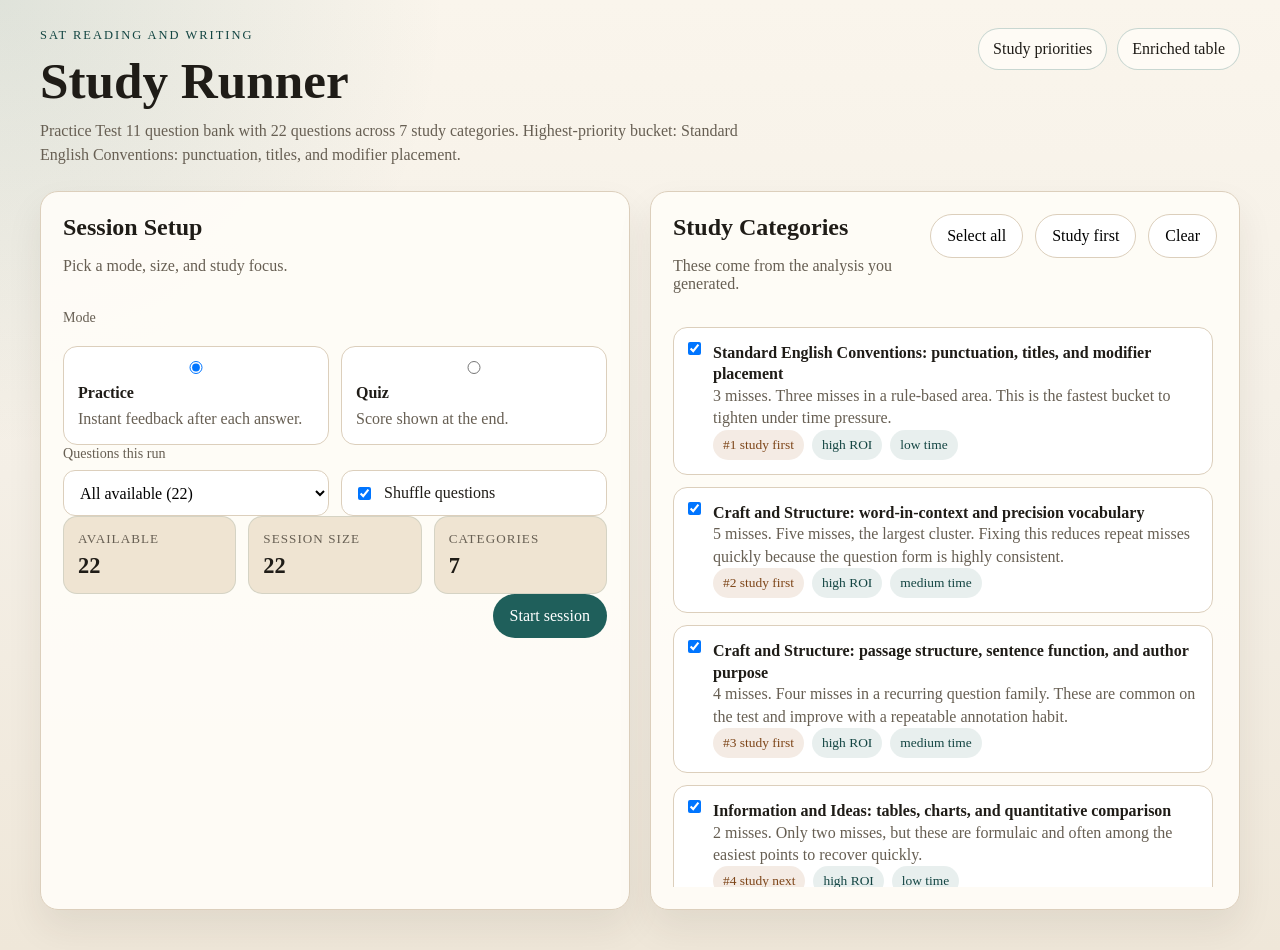
==== index.html @ 49226a4c "Add SAT study runner app" ====
<!DOCTYPE html>
<html lang="en">
<head>
  <meta charset="UTF-8">
  <meta name="viewport" content="width=device-width, initial-scale=1.0">
  <title>SAT Study Runner</title>
  <link rel="stylesheet" href="./styles.css">
</head>
<body>
  <div class="page-shell">
    <header class="hero">
      <div>
        <p class="eyebrow">SAT Reading and Writing</p>
        <h1>Study Runner</h1>
        <p id="bank-summary" class="hero-copy">Loading question bank...</p>
      </div>
      <div class="hero-links">
        <a class="link-chip" href="./sat-study-priorities.md">Study priorities</a>
        <a class="link-chip" href="./sat-results.html">Enriched table</a>
      </div>
    </header>

    <main class="main-shell">
      <section id="loading-view" class="panel">
        <h2>Loading</h2>
        <p>Reading the local question bank.</p>
      </section>

      <section id="error-view" class="panel hidden" aria-live="polite">
        <h2>Could not load the question bank</h2>
        <p id="error-message"></p>
        <p class="muted">This app is meant to run from GitHub Pages or another local web server, not directly from a `file://` URL.</p>
      </section>

      <section id="setup-view" class="hidden" aria-live="polite">
        <div class="setup-grid">
          <section class="panel">
            <div class="panel-head">
              <div>
                <h2>Session Setup</h2>
                <p class="muted">Pick a mode, size, and study focus.</p>
              </div>
            </div>

            <div class="form-group">
              <span class="group-label">Mode</span>
              <div class="mode-grid">
                <label class="mode-card">
                  <input type="radio" name="session-mode" value="practice" checked>
                  <span class="mode-title">Practice</span>
                  <span class="mode-copy">Instant feedback after each answer.</span>
                </label>
                <label class="mode-card">
                  <input type="radio" name="session-mode" value="quiz">
                  <span class="mode-title">Quiz</span>
                  <span class="mode-copy">Score shown at the end.</span>
                </label>
              </div>
            </div>

            <div class="form-row">
              <label class="stacked-field">
                <span class="group-label">Questions this run</span>
                <select id="question-count"></select>
              </label>

              <label class="toggle-field">
                <input id="shuffle-toggle" type="checkbox" checked>
                <span>Shuffle questions</span>
              </label>
            </div>

            <div class="summary-strip">
              <div class="summary-chip">
                <span class="chip-label">Available</span>
                <strong id="available-count">0</strong>
              </div>
              <div class="summary-chip">
                <span class="chip-label">Session size</span>
                <strong id="session-size">0</strong>
              </div>
              <div class="summary-chip">
                <span class="chip-label">Categories</span>
                <strong id="selected-categories-count">0</strong>
              </div>
            </div>

            <div class="actions-row">
              <button id="start-session" class="button button-primary" type="button">Start session</button>
            </div>
          </section>

          <section class="panel">
            <div class="panel-head">
              <div>
                <h2>Study Categories</h2>
                <p class="muted">These come from the analysis you generated.</p>
              </div>
              <div class="inline-actions">
                <button id="select-all-categories" class="button button-subtle" type="button">Select all</button>
                <button id="select-study-first" class="button button-subtle" type="button">Study first</button>
                <button id="clear-categories" class="button button-subtle" type="button">Clear</button>
              </div>
            </div>

            <div id="category-list" class="category-list"></div>
          </section>
        </div>
      </section>

      <section id="quiz-view" class="hidden" aria-live="polite">
        <div class="panel question-panel">
          <div class="question-topbar">
            <div>
              <p id="progress-label" class="eyebrow"></p>
              <h2 id="question-title">Question</h2>
            </div>
            <div class="scorebox">
              <span id="mode-badge" class="badge"></span>
              <span id="score-label" class="score-label"></span>
            </div>
          </div>

          <div class="progress-bar" aria-hidden="true">
            <div id="progress-fill" class="progress-fill"></div>
          </div>

          <div id="question-meta" class="meta-row"></div>
          <pre id="question-text" class="question-text"></pre>
          <div id="choices" class="choices"></div>

          <div id="feedback-card" class="feedback-card hidden"></div>

          <div class="actions-row">
            <button id="quit-session" class="button button-subtle" type="button">Back to setup</button>
            <button id="primary-action" class="button button-primary" type="button">Check answer</button>
          </div>
        </div>
      </section>

      <section id="results-view" class="hidden" aria-live="polite">
        <div class="results-grid">
          <section class="panel">
            <div class="panel-head">
              <div>
                <h2>Session Results</h2>
                <p id="results-summary" class="muted"></p>
              </div>
            </div>

            <div id="results-cards" class="results-cards"></div>
            <div id="category-breakdown" class="breakdown-list"></div>

            <div class="actions-row">
              <button id="retry-missed" class="button button-primary" type="button">Retry missed</button>
              <button id="retry-same-set" class="button button-subtle" type="button">Retry same set</button>
              <button id="return-to-setup" class="button button-subtle" type="button">New setup</button>
            </div>
          </section>

          <section class="panel">
            <div class="panel-head">
              <div>
                <h2>Review</h2>
                <p class="muted">Missed questions from this run.</p>
              </div>
            </div>

            <div id="review-list" class="review-list"></div>
          </section>
        </div>
      </section>
    </main>
  </div>

  <noscript>
    <div class="noscript-banner">JavaScript is required for this app.</div>
  </noscript>

  <script src="./app.js" defer></script>
</body>
</html>
---- styles.css ----
:root {
  --bg: #f4efe6;
  --bg-accent: #efe4d2;
  --panel: #fffdf8;
  --panel-border: #dccfbc;
  --text: #1f1c17;
  --muted: #675f53;
  --accent: #1f5f5b;
  --accent-strong: #134542;
  --danger: #a33b30;
  --danger-soft: #fce7e3;
  --success: #1b6a42;
  --success-soft: #dff3e7;
  --warning: #7d5b1b;
  --shadow: 0 18px 36px rgba(48, 37, 24, 0.08);
  --radius: 18px;
}

* {
  box-sizing: border-box;
}

html {
  font-size: 16px;
}

body {
  margin: 0;
  font-family: Georgia, "Times New Roman", serif;
  color: var(--text);
  background:
    radial-gradient(circle at top left, rgba(31, 95, 91, 0.12), transparent 28%),
    linear-gradient(180deg, #faf5ec 0%, var(--bg) 50%, #efe7d9 100%);
  min-height: 100vh;
}

a {
  color: inherit;
}

button,
input,
select {
  font: inherit;
}

.page-shell {
  max-width: 1240px;
  margin: 0 auto;
  padding: 28px 20px 40px;
}

.hero {
  display: flex;
  justify-content: space-between;
  gap: 24px;
  align-items: flex-start;
  margin-bottom: 24px;
}

.eyebrow {
  margin: 0 0 10px;
  font-size: 0.78rem;
  letter-spacing: 0.16em;
  text-transform: uppercase;
  color: var(--accent-strong);
}

.hero h1,
.panel h2 {
  margin: 0;
  font-weight: 700;
  line-height: 1.1;
}

.hero h1 {
  font-size: clamp(2.2rem, 4vw, 3.6rem);
}

.hero-copy,
.muted {
  color: var(--muted);
}

.hero-copy {
  max-width: 720px;
  margin: 10px 0 0;
  line-height: 1.5;
}

.hero-links {
  display: flex;
  gap: 10px;
  flex-wrap: wrap;
  justify-content: flex-end;
}

.link-chip {
  display: inline-flex;
  align-items: center;
  min-height: 42px;
  padding: 0 14px;
  border: 1px solid rgba(31, 95, 91, 0.24);
  border-radius: 999px;
  background: rgba(255, 253, 248, 0.8);
  text-decoration: none;
}

.main-shell {
  display: grid;
  gap: 20px;
}

.setup-grid,
.results-grid {
  display: grid;
  gap: 20px;
  grid-template-columns: repeat(2, minmax(0, 1fr));
}

.panel {
  background: rgba(255, 253, 248, 0.92);
  border: 1px solid var(--panel-border);
  border-radius: var(--radius);
  padding: 22px;
  box-shadow: var(--shadow);
}

.panel-head {
  display: flex;
  justify-content: space-between;
  gap: 16px;
  align-items: flex-start;
  margin-bottom: 18px;
}

.form-group,
.form-row,
.summary-strip,
.actions-row,
.mode-grid,
.category-list,
.choices,
.meta-row,
.results-cards,
.breakdown-list,
.review-list,
.inline-actions {
  display: grid;
  gap: 12px;
}

.form-row {
  grid-template-columns: repeat(2, minmax(0, 1fr));
  align-items: end;
}

.group-label {
  display: block;
  margin-bottom: 8px;
  font-size: 0.88rem;
  color: var(--muted);
}

.stacked-field select {
  width: 100%;
  min-height: 46px;
  padding: 0 12px;
  border-radius: 12px;
  border: 1px solid var(--panel-border);
  background: #fff;
}

.toggle-field {
  display: inline-flex;
  gap: 10px;
  align-items: center;
  min-height: 46px;
  padding: 0 12px;
  border: 1px solid var(--panel-border);
  border-radius: 12px;
  background: #fff;
}

.mode-grid {
  grid-template-columns: repeat(2, minmax(0, 1fr));
}

.mode-card,
.category-card,
.choice {
  border: 1px solid var(--panel-border);
  border-radius: 14px;
  background: #fff;
}

.mode-card {
  display: grid;
  gap: 6px;
  padding: 14px;
  cursor: pointer;
}

.mode-card input {
  margin: 0 0 4px;
}

.mode-title {
  font-weight: 700;
}

.mode-copy {
  color: var(--muted);
  line-height: 1.4;
}

.summary-strip {
  grid-template-columns: repeat(3, minmax(0, 1fr));
}

.summary-chip,
.result-card,
.breakdown-card {
  padding: 14px;
  border-radius: 14px;
  background: var(--bg-accent);
  border: 1px solid rgba(31, 95, 91, 0.12);
}

.chip-label,
.result-label {
  display: block;
  margin-bottom: 6px;
  color: var(--muted);
  font-size: 0.82rem;
  text-transform: uppercase;
  letter-spacing: 0.08em;
}

.summary-chip strong,
.result-card strong {
  font-size: 1.4rem;
}

.inline-actions {
  grid-auto-flow: column;
  grid-auto-columns: max-content;
}

.category-list {
  max-height: 560px;
  overflow: auto;
  padding-right: 4px;
}

.category-card {
  padding: 14px;
}

.category-card label {
  display: grid;
  gap: 8px;
  cursor: pointer;
}

.category-card input {
  margin: 0;
}

.category-header {
  display: flex;
  gap: 12px;
  align-items: flex-start;
}

.category-title {
  font-weight: 700;
  line-height: 1.35;
}

.category-copy {
  color: var(--muted);
  line-height: 1.4;
}

.tag-row,
.meta-row {
  display: flex;
  gap: 8px;
  flex-wrap: wrap;
}

.badge,
.tag {
  display: inline-flex;
  align-items: center;
  min-height: 30px;
  padding: 0 10px;
  border-radius: 999px;
  background: rgba(31, 95, 91, 0.1);
  color: var(--accent-strong);
  font-size: 0.84rem;
}

.tag.priority-high {
  background: rgba(161, 90, 35, 0.12);
  color: #7d4518;
}

.question-panel {
  max-width: 920px;
  margin: 0 auto;
}

.question-topbar {
  display: flex;
  justify-content: space-between;
  gap: 18px;
  align-items: flex-start;
}

.scorebox {
  display: grid;
  gap: 10px;
  justify-items: end;
}

.score-label {
  color: var(--muted);
  font-size: 0.95rem;
}

.progress-bar {
  width: 100%;
  height: 10px;
  margin: 18px 0 20px;
  border-radius: 999px;
  background: rgba(31, 95, 91, 0.1);
  overflow: hidden;
}

.progress-fill {
  height: 100%;
  width: 0;
  background: linear-gradient(90deg, var(--accent), #2f7d79);
  transition: width 0.18s ease;
}

.question-text {
  margin: 18px 0 20px;
  padding: 18px;
  white-space: pre-wrap;
  line-height: 1.52;
  background: #fff;
  border: 1px solid var(--panel-border);
  border-radius: 16px;
  font-family: inherit;
  font-size: 1rem;
}

.choices {
  margin-bottom: 18px;
}

.choice {
  width: 100%;
  padding: 16px;
  text-align: left;
  cursor: pointer;
  transition: border-color 0.15s ease, transform 0.15s ease, background 0.15s ease;
}

.choice:hover {
  transform: translateY(-1px);
  border-color: rgba(31, 95, 91, 0.42);
}

.choice.selected {
  border-color: var(--accent);
  background: rgba(31, 95, 91, 0.08);
}

.choice.correct {
  border-color: rgba(27, 106, 66, 0.4);
  background: var(--success-soft);
}

.choice.incorrect {
  border-color: rgba(163, 59, 48, 0.36);
  background: var(--danger-soft);
}

.choice-letter {
  display: inline-flex;
  align-items: center;
  justify-content: center;
  width: 30px;
  height: 30px;
  margin-right: 12px;
  border-radius: 50%;
  background: rgba(31, 95, 91, 0.08);
  font-weight: 700;
}

.feedback-card {
  margin-bottom: 18px;
  padding: 16px;
  border-radius: 16px;
  border: 1px solid var(--panel-border);
  background: #fff;
}

.feedback-card.correct {
  background: var(--success-soft);
  border-color: rgba(27, 106, 66, 0.26);
}

.feedback-card.incorrect {
  background: var(--danger-soft);
  border-color: rgba(163, 59, 48, 0.24);
}

.feedback-title {
  margin: 0 0 8px;
  font-size: 1.1rem;
}

.feedback-card p {
  margin: 8px 0 0;
  line-height: 1.45;
}

.actions-row {
  display: flex;
  gap: 12px;
  flex-wrap: wrap;
  justify-content: flex-end;
}

.button {
  min-height: 44px;
  padding: 0 16px;
  border: 1px solid transparent;
  border-radius: 999px;
  cursor: pointer;
}

.button:disabled {
  cursor: not-allowed;
  opacity: 0.45;
}

.button-primary {
  background: var(--accent);
  color: #fff;
}

.button-primary:hover:not(:disabled) {
  background: var(--accent-strong);
}

.button-subtle {
  background: #fff;
  border-color: var(--panel-border);
}

.results-cards,
.breakdown-list {
  grid-template-columns: repeat(3, minmax(0, 1fr));
  margin-bottom: 18px;
}

.breakdown-card {
  background: #fff;
}

.breakdown-card h3,
.review-item h3 {
  margin: 0 0 8px;
  font-size: 1rem;
}

.breakdown-card p,
.review-item p {
  margin: 4px 0 0;
  line-height: 1.45;
  color: var(--muted);
}

.review-list {
  max-height: 720px;
  overflow: auto;
  padding-right: 4px;
}

.review-item {
  padding: 16px;
  border-radius: 16px;
  border: 1px solid var(--panel-border);
  background: #fff;
}

.review-item.correct-review {
  background: rgba(223, 243, 231, 0.45);
}

.review-item.incorrect-review {
  background: rgba(252, 231, 227, 0.55);
}

.review-answer {
  font-weight: 700;
  color: var(--text);
}

.hidden {
  display: none !important;
}

.noscript-banner {
  padding: 16px;
  margin: 20px;
  border-radius: 14px;
  background: var(--danger-soft);
  border: 1px solid rgba(163, 59, 48, 0.26);
}

@media (max-width: 960px) {
  .hero,
  .question-topbar,
  .panel-head {
    flex-direction: column;
  }

  .setup-grid,
  .results-grid,
  .mode-grid,
  .form-row,
  .summary-strip,
  .results-cards,
  .breakdown-list {
    grid-template-columns: 1fr;
  }

  .scorebox {
    justify-items: start;
  }
}

@media (max-width: 640px) {
  .page-shell {
    padding-inline: 14px;
  }

  .panel {
    padding: 18px;
  }

  .inline-actions {
    grid-auto-flow: row;
  }

  .actions-row {
    justify-content: stretch;
  }

  .actions-row .button {
    width: 100%;
  }
}
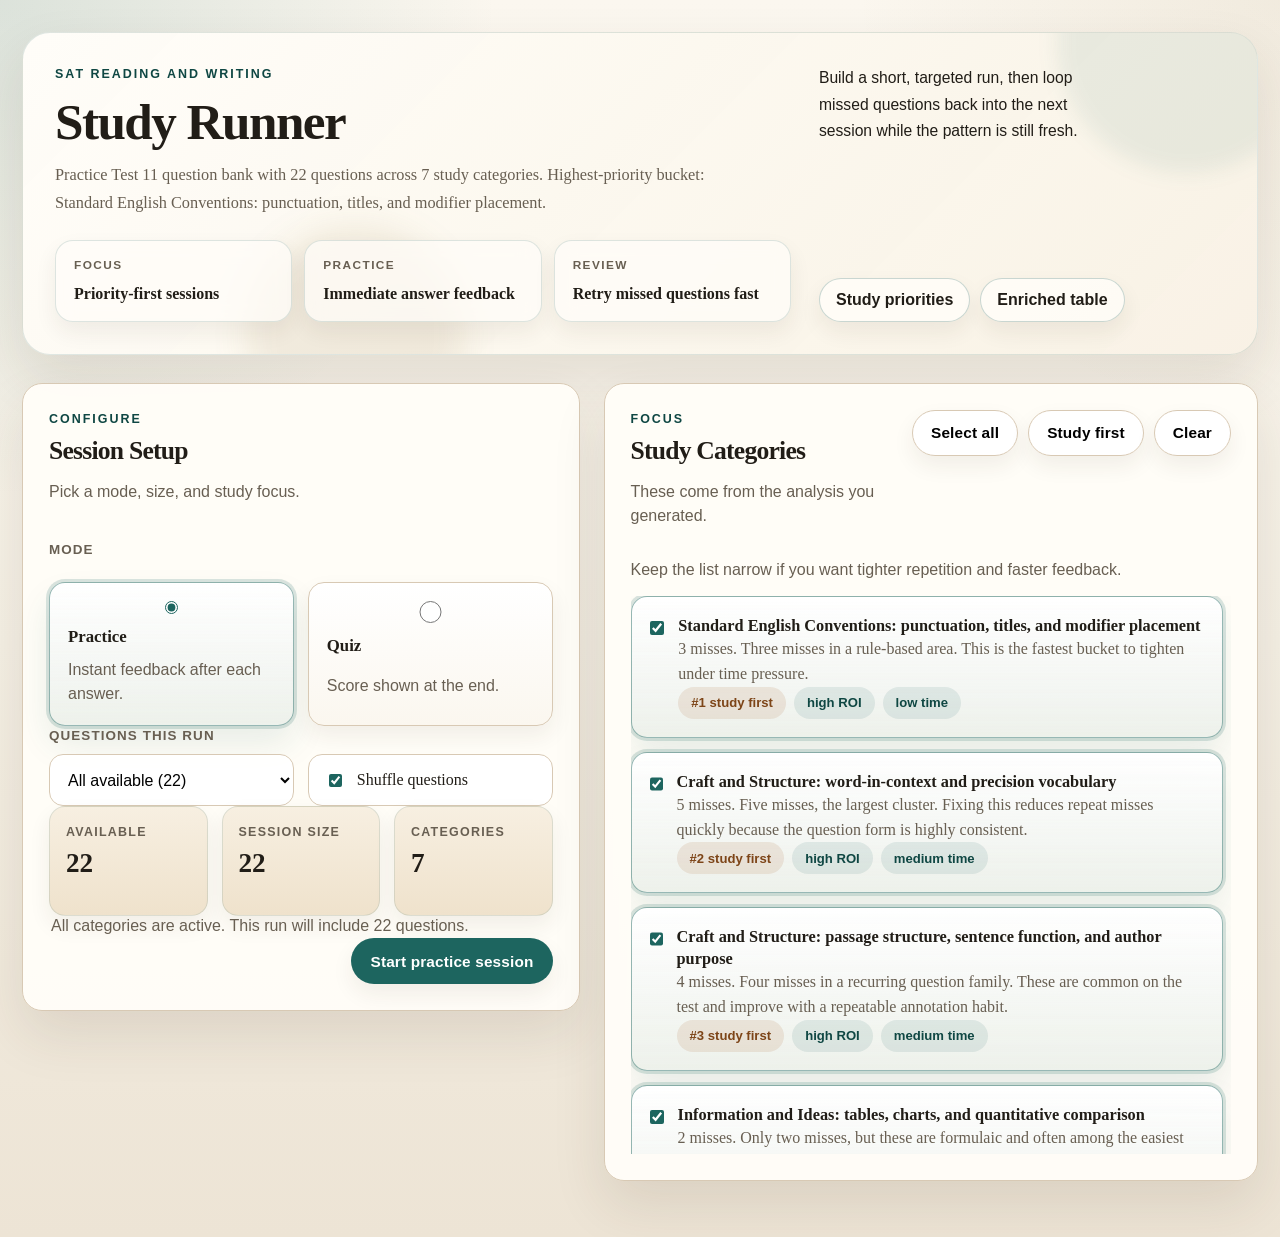
==== commit 2c17c207: "Add answer explanations and review UI" ====
--- a/index.html
+++ b/index.html
@@ -9,15 +9,38 @@
 <body>
   <div class="page-shell">
     <header class="hero">
-      <div>
-        <p class="eyebrow">SAT Reading and Writing</p>
-        <h1>Study Runner</h1>
-        <p id="bank-summary" class="hero-copy">Loading question bank...</p>
+      <div class="hero-body">
+        <div>
+          <p class="eyebrow">SAT Reading and Writing</p>
+          <h1>Study Runner</h1>
+          <p id="bank-summary" class="hero-copy">Loading question bank...</p>
+        </div>
+
+        <div class="hero-highlights" aria-label="Session workflow highlights">
+          <div class="hero-stat">
+            <span class="hero-stat-label">Focus</span>
+            <strong>Priority-first sessions</strong>
+          </div>
+          <div class="hero-stat">
+            <span class="hero-stat-label">Practice</span>
+            <strong>Immediate answer feedback</strong>
+          </div>
+          <div class="hero-stat">
+            <span class="hero-stat-label">Review</span>
+            <strong>Retry missed questions fast</strong>
+          </div>
+        </div>
       </div>
-      <div class="hero-links">
-        <a class="link-chip" href="./sat-study-priorities.md">Study priorities</a>
-        <a class="link-chip" href="./sat-results.html">Enriched table</a>
-      </div>
+
+      <aside class="hero-sidebar">
+        <p class="hero-note">
+          Build a short, targeted run, then loop missed questions back into the next session while the pattern is still fresh.
+        </p>
+        <div class="hero-links">
+          <a class="link-chip" href="./sat-study-priorities.md">Study priorities</a>
+          <a class="link-chip" href="./sat-results.html">Enriched table</a>
+        </div>
+      </aside>
     </header>
 
     <main class="main-shell">
@@ -37,6 +60,7 @@
           <section class="panel">
             <div class="panel-head">
               <div>
+                <p class="panel-kicker">Configure</p>
                 <h2>Session Setup</h2>
                 <p class="muted">Pick a mode, size, and study focus.</p>
               </div>
@@ -85,14 +109,17 @@
               </div>
             </div>
 
+            <p id="selection-hint" class="summary-caption muted"></p>
+
             <div class="actions-row">
               <button id="start-session" class="button button-primary" type="button">Start session</button>
             </div>
           </section>
 
-          <section class="panel">
-            <div class="panel-head">
-              <div>
+          <section class="panel panel-sticky">
+            <div class="panel-head">
+              <div>
+                <p class="panel-kicker">Focus</p>
                 <h2>Study Categories</h2>
                 <p class="muted">These come from the analysis you generated.</p>
               </div>
@@ -103,6 +130,7 @@
               </div>
             </div>
 
+            <p class="section-note muted">Keep the list narrow if you want tighter repetition and faster feedback.</p>
             <div id="category-list" class="category-list"></div>
           </section>
         </div>
@@ -125,13 +153,14 @@
             <div id="progress-fill" class="progress-fill"></div>
           </div>
 
-          <div id="question-meta" class="meta-row"></div>
-          <pre id="question-text" class="question-text"></pre>
-          <div id="choices" class="choices"></div>
-
-          <div id="feedback-card" class="feedback-card hidden"></div>
-
-          <div class="actions-row">
+          <div class="question-body">
+            <div id="question-meta" class="meta-row"></div>
+            <pre id="question-text" class="question-text"></pre>
+            <div id="choices" class="choices"></div>
+            <div id="feedback-card" class="feedback-card hidden"></div>
+          </div>
+
+          <div class="actions-row question-actions">
             <button id="quit-session" class="button button-subtle" type="button">Back to setup</button>
             <button id="primary-action" class="button button-primary" type="button">Check answer</button>
           </div>
@@ -143,6 +172,7 @@
           <section class="panel">
             <div class="panel-head">
               <div>
+                <p class="panel-kicker">Results</p>
                 <h2>Session Results</h2>
                 <p id="results-summary" class="muted"></p>
               </div>
@@ -161,6 +191,7 @@
           <section class="panel">
             <div class="panel-head">
               <div>
+                <p class="panel-kicker">Review</p>
                 <h2>Review</h2>
                 <p class="muted">Missed questions from this run.</p>
               </div>
--- a/styles.css
+++ b/styles.css
@@ -1,19 +1,25 @@
 :root {
-  --bg: #f4efe6;
-  --bg-accent: #efe4d2;
+  --bg: #f4efe4;
+  --bg-accent: #efe2cc;
   --panel: #fffdf8;
-  --panel-border: #dccfbc;
-  --text: #1f1c17;
-  --muted: #675f53;
-  --accent: #1f5f5b;
-  --accent-strong: #134542;
-  --danger: #a33b30;
-  --danger-soft: #fce7e3;
-  --success: #1b6a42;
-  --success-soft: #dff3e7;
+  --panel-elevated: rgba(255, 253, 248, 0.96);
+  --panel-border: #d8c9b4;
+  --text: #211d17;
+  --muted: #685f52;
+  --accent: #1d655f;
+  --accent-strong: #0f4743;
+  --accent-soft: rgba(29, 101, 95, 0.08);
+  --danger: #a24036;
+  --danger-soft: #f8e3df;
+  --success: #1d6d47;
+  --success-soft: #e1f3e8;
   --warning: #7d5b1b;
-  --shadow: 0 18px 36px rgba(48, 37, 24, 0.08);
-  --radius: 18px;
+  --shadow-sm: 0 10px 22px rgba(60, 45, 28, 0.07);
+  --shadow-md: 0 24px 54px rgba(60, 45, 28, 0.11);
+  --radius: 20px;
+  --radius-lg: 28px;
+  --ring: 0 0 0 3px rgba(29, 101, 95, 0.16);
+  --ui-font: "Avenir Next", "Segoe UI", "Helvetica Neue", sans-serif;
 }
 
 * {
@@ -26,12 +32,14 @@
 
 body {
   margin: 0;
-  font-family: Georgia, "Times New Roman", serif;
+  min-height: 100vh;
   color: var(--text);
+  font-family: "Iowan Old Style", "Palatino Linotype", "Book Antiqua", Georgia, serif;
+  line-height: 1.5;
   background:
-    radial-gradient(circle at top left, rgba(31, 95, 91, 0.12), transparent 28%),
-    linear-gradient(180deg, #faf5ec 0%, var(--bg) 50%, #efe7d9 100%);
-  min-height: 100vh;
+    radial-gradient(circle at top left, rgba(29, 101, 95, 0.14), transparent 28%),
+    radial-gradient(circle at top right, rgba(125, 91, 27, 0.08), transparent 24%),
+    linear-gradient(180deg, #fbf7ef 0%, var(--bg) 52%, #ede4d5 100%);
 }
 
 a {
@@ -44,37 +52,130 @@
   font: inherit;
 }
 
+button,
+input,
+select,
+.eyebrow,
+.panel-kicker,
+.group-label,
+.chip-label,
+.result-label,
+.muted,
+.mode-copy,
+.hero-note,
+.hero-stat-label,
+.badge,
+.tag,
+.score-label,
+.button,
+.link-chip {
+  font-family: var(--ui-font);
+}
+
+a:focus-visible,
+button:focus-visible,
+input:focus-visible,
+select:focus-visible {
+  outline: none;
+  box-shadow: var(--ring);
+}
+
 .page-shell {
-  max-width: 1240px;
+  max-width: 1280px;
   margin: 0 auto;
-  padding: 28px 20px 40px;
+  padding: 32px 22px 56px;
 }
 
 .hero {
-  display: flex;
-  justify-content: space-between;
+  position: relative;
+  display: grid;
+  grid-template-columns: minmax(0, 1.45fr) minmax(280px, 0.8fr);
+  gap: 28px;
+  margin-bottom: 28px;
+  padding: 32px;
+  overflow: hidden;
+  border: 1px solid rgba(31, 95, 91, 0.14);
+  border-radius: var(--radius-lg);
+  background:
+    linear-gradient(135deg, rgba(255, 253, 248, 0.94), rgba(248, 241, 228, 0.92)),
+    rgba(255, 253, 248, 0.88);
+  box-shadow: var(--shadow-md);
+  isolation: isolate;
+}
+
+.hero::before,
+.hero::after {
+  content: "";
+  position: absolute;
+  border-radius: 999px;
+  pointer-events: none;
+}
+
+.hero::before {
+  top: -120px;
+  right: -60px;
+  width: 260px;
+  height: 260px;
+  background: rgba(29, 101, 95, 0.08);
+  filter: blur(10px);
+}
+
+.hero::after {
+  bottom: -90px;
+  left: 18%;
+  width: 220px;
+  height: 220px;
+  background: rgba(125, 91, 27, 0.09);
+  filter: blur(16px);
+}
+
+.hero-body,
+.hero-sidebar {
+  position: relative;
+  z-index: 1;
+}
+
+.hero-body {
+  display: grid;
   gap: 24px;
-  align-items: flex-start;
-  margin-bottom: 24px;
-}
-
-.eyebrow {
+  align-content: start;
+}
+
+.hero-sidebar {
+  display: grid;
+  gap: 18px;
+  align-content: space-between;
+  justify-items: start;
+}
+
+.eyebrow,
+.panel-kicker {
   margin: 0 0 10px;
   font-size: 0.78rem;
+  font-weight: 700;
   letter-spacing: 0.16em;
   text-transform: uppercase;
   color: var(--accent-strong);
+}
+
+.panel-kicker {
+  margin-bottom: 8px;
 }
 
 .hero h1,
 .panel h2 {
   margin: 0;
   font-weight: 700;
-  line-height: 1.1;
+  line-height: 1.08;
+  letter-spacing: -0.03em;
 }
 
 .hero h1 {
-  font-size: clamp(2.2rem, 4vw, 3.6rem);
+  font-size: clamp(2.5rem, 4vw, 4rem);
+}
+
+.panel h2 {
+  font-size: clamp(1.55rem, 2vw, 1.95rem);
 }
 
 .hero-copy,
@@ -83,9 +184,47 @@
 }
 
 .hero-copy {
-  max-width: 720px;
-  margin: 10px 0 0;
-  line-height: 1.5;
+  max-width: 44rem;
+  margin: 12px 0 0;
+  font-size: 1.02rem;
+  line-height: 1.7;
+}
+
+.hero-highlights {
+  display: grid;
+  gap: 12px;
+  grid-template-columns: repeat(3, minmax(0, 1fr));
+}
+
+.hero-stat {
+  display: grid;
+  gap: 8px;
+  padding: 16px 18px;
+  border: 1px solid rgba(31, 95, 91, 0.15);
+  border-radius: 18px;
+  background: rgba(255, 253, 248, 0.74);
+  box-shadow: var(--shadow-sm);
+  backdrop-filter: blur(10px);
+}
+
+.hero-stat strong {
+  font-size: 1rem;
+  line-height: 1.35;
+}
+
+.hero-stat-label {
+  color: var(--muted);
+  font-size: 0.74rem;
+  font-weight: 700;
+  letter-spacing: 0.12em;
+  text-transform: uppercase;
+}
+
+.hero-note {
+  max-width: 30ch;
+  margin: 0;
+  font-size: 0.98rem;
+  line-height: 1.7;
 }
 
 .hero-links {
@@ -98,40 +237,66 @@
 .link-chip {
   display: inline-flex;
   align-items: center;
-  min-height: 42px;
-  padding: 0 14px;
+  min-height: 44px;
+  padding: 0 16px;
   border: 1px solid rgba(31, 95, 91, 0.24);
   border-radius: 999px;
-  background: rgba(255, 253, 248, 0.8);
+  background: rgba(255, 253, 248, 0.84);
+  box-shadow: var(--shadow-sm);
+  font-weight: 600;
   text-decoration: none;
+  transition: transform 0.18s ease, border-color 0.18s ease, background 0.18s ease;
+}
+
+.link-chip:hover {
+  transform: translateY(-1px);
+  border-color: rgba(31, 95, 91, 0.42);
+  background: rgba(255, 253, 248, 0.98);
 }
 
 .main-shell {
   display: grid;
-  gap: 20px;
-}
-
-.setup-grid,
+  gap: 24px;
+}
+
+.setup-grid {
+  display: grid;
+  gap: 24px;
+  grid-template-columns: minmax(0, 0.92fr) minmax(0, 1.08fr);
+  align-items: start;
+}
+
 .results-grid {
   display: grid;
-  gap: 20px;
-  grid-template-columns: repeat(2, minmax(0, 1fr));
+  gap: 24px;
+  grid-template-columns: minmax(0, 1.05fr) minmax(320px, 0.95fr);
+  align-items: start;
 }
 
 .panel {
-  background: rgba(255, 253, 248, 0.92);
+  background: var(--panel-elevated);
   border: 1px solid var(--panel-border);
   border-radius: var(--radius);
-  padding: 22px;
-  box-shadow: var(--shadow);
+  padding: 26px;
+  box-shadow: var(--shadow-md);
+  animation: rise-in 0.4s ease both;
+}
+
+.panel-sticky {
+  position: sticky;
+  top: 24px;
 }
 
 .panel-head {
   display: flex;
   justify-content: space-between;
-  gap: 16px;
+  gap: 18px;
   align-items: flex-start;
-  margin-bottom: 18px;
+  margin-bottom: 20px;
+}
+
+.section-note {
+  margin: -6px 0 14px;
 }
 
 .form-group,
@@ -145,9 +310,14 @@
 .results-cards,
 .breakdown-list,
 .review-list,
-.inline-actions {
-  display: grid;
-  gap: 12px;
+.inline-actions,
+.question-body {
+  display: grid;
+  gap: 14px;
+}
+
+.form-group {
+  gap: 14px;
 }
 
 .form-row {
@@ -158,28 +328,43 @@
 .group-label {
   display: block;
   margin-bottom: 8px;
-  font-size: 0.88rem;
   color: var(--muted);
+  font-size: 0.84rem;
+  font-weight: 700;
+  letter-spacing: 0.08em;
+  text-transform: uppercase;
+}
+
+.stacked-field,
+.toggle-field {
+  display: grid;
+}
+
+.stacked-field select,
+.toggle-field {
+  min-height: 52px;
+  border-radius: 14px;
+  border: 1px solid var(--panel-border);
+  background: rgba(255, 255, 255, 0.92);
+  box-shadow: inset 0 1px 0 rgba(255, 255, 255, 0.75);
 }
 
 .stacked-field select {
   width: 100%;
-  min-height: 46px;
-  padding: 0 12px;
-  border-radius: 12px;
-  border: 1px solid var(--panel-border);
-  background: #fff;
+  padding: 0 14px;
 }
 
 .toggle-field {
-  display: inline-flex;
-  gap: 10px;
+  grid-template-columns: auto 1fr;
+  gap: 12px;
   align-items: center;
-  min-height: 46px;
-  padding: 0 12px;
-  border: 1px solid var(--panel-border);
-  border-radius: 12px;
-  background: #fff;
+  padding: 0 16px;
+}
+
+.toggle-field input,
+.mode-card input,
+.category-card input {
+  accent-color: var(--accent);
 }
 
 .mode-grid {
@@ -190,28 +375,50 @@
 .category-card,
 .choice {
   border: 1px solid var(--panel-border);
-  border-radius: 14px;
+  border-radius: 16px;
   background: #fff;
+  transition:
+    transform 0.18s ease,
+    border-color 0.18s ease,
+    background 0.18s ease,
+    box-shadow 0.18s ease;
 }
 
 .mode-card {
   display: grid;
-  gap: 6px;
-  padding: 14px;
+  gap: 8px;
+  padding: 18px;
   cursor: pointer;
+  background: linear-gradient(180deg, #fff 0%, #fbf7ef 100%);
+  box-shadow: var(--shadow-sm);
+}
+
+.mode-card:hover,
+.category-card:hover,
+.choice:hover {
+  transform: translateY(-1px);
+  border-color: rgba(31, 95, 91, 0.38);
+}
+
+.mode-card:has(input:checked),
+.category-card:has(input:checked) {
+  border-color: rgba(29, 101, 95, 0.46);
+  background: linear-gradient(180deg, #fff 0%, rgba(29, 101, 95, 0.08) 100%);
+  box-shadow: var(--ring), 0 18px 34px rgba(31, 95, 91, 0.1);
 }
 
 .mode-card input {
-  margin: 0 0 4px;
+  margin: 0 0 2px;
 }
 
 .mode-title {
+  font-size: 1.05rem;
   font-weight: 700;
 }
 
 .mode-copy {
   color: var(--muted);
-  line-height: 1.4;
+  line-height: 1.55;
 }
 
 .summary-strip {
@@ -221,66 +428,88 @@
 .summary-chip,
 .result-card,
 .breakdown-card {
-  padding: 14px;
-  border-radius: 14px;
-  background: var(--bg-accent);
+  padding: 16px;
+  border-radius: 16px;
   border: 1px solid rgba(31, 95, 91, 0.12);
+  background: linear-gradient(180deg, #f7efe1 0%, var(--bg-accent) 100%);
+  box-shadow: var(--shadow-sm);
+}
+
+.summary-chip {
+  min-height: 110px;
+  display: grid;
+  align-content: start;
+  gap: 8px;
 }
 
 .chip-label,
 .result-label {
   display: block;
-  margin-bottom: 6px;
   color: var(--muted);
-  font-size: 0.82rem;
+  font-size: 0.78rem;
+  font-weight: 700;
+  letter-spacing: 0.1em;
   text-transform: uppercase;
-  letter-spacing: 0.08em;
 }
 
 .summary-chip strong,
 .result-card strong {
-  font-size: 1.4rem;
+  font-size: 1.7rem;
+  line-height: 1;
+}
+
+.summary-caption {
+  margin: -2px 2px 0;
+  min-height: 1.5em;
 }
 
 .inline-actions {
   grid-auto-flow: column;
   grid-auto-columns: max-content;
+  align-items: start;
+  gap: 10px;
 }
 
 .category-list {
-  max-height: 560px;
+  max-height: min(62vh, 760px);
   overflow: auto;
-  padding-right: 4px;
+  padding-right: 8px;
 }
 
 .category-card {
-  padding: 14px;
+  padding: 18px;
+  box-shadow: var(--shadow-sm);
 }
 
 .category-card label {
   display: grid;
-  gap: 8px;
+  gap: 12px;
   cursor: pointer;
 }
 
 .category-card input {
-  margin: 0;
+  width: 18px;
+  height: 18px;
+  margin: 4px 0 0;
 }
 
 .category-header {
   display: flex;
-  gap: 12px;
+  gap: 14px;
   align-items: flex-start;
 }
 
 .category-title {
+  font-size: 1.02rem;
   font-weight: 700;
   line-height: 1.35;
 }
 
 .category-copy {
+  display: grid;
+  gap: 8px;
   color: var(--muted);
-  line-height: 1.4;
+  line-height: 1.55;
 }
 
 .tag-row,
@@ -290,16 +519,27 @@
   flex-wrap: wrap;
 }
 
+.meta-row {
+  margin-bottom: 2px;
+}
+
 .badge,
 .tag {
   display: inline-flex;
   align-items: center;
-  min-height: 30px;
-  padding: 0 10px;
+  min-height: 32px;
+  padding: 0 12px;
   border-radius: 999px;
-  background: rgba(31, 95, 91, 0.1);
+  border: 1px solid transparent;
+  background: rgba(29, 101, 95, 0.1);
   color: var(--accent-strong);
-  font-size: 0.84rem;
+  font-size: 0.82rem;
+  font-weight: 600;
+}
+
+.badge {
+  background: rgba(255, 255, 255, 0.78);
+  border-color: rgba(31, 95, 91, 0.14);
 }
 
 .tag.priority-high {
@@ -308,8 +548,11 @@
 }
 
 .question-panel {
-  max-width: 920px;
+  display: grid;
+  gap: 20px;
+  max-width: 980px;
   margin: 0 auto;
+  padding: 28px;
 }
 
 .question-topbar {
@@ -322,71 +565,83 @@
 .scorebox {
   display: grid;
   gap: 10px;
+  min-width: 190px;
+  padding: 16px 18px;
   justify-items: end;
+  border: 1px solid rgba(31, 95, 91, 0.14);
+  border-radius: 18px;
+  background: linear-gradient(180deg, rgba(29, 101, 95, 0.1), rgba(255, 253, 248, 0.94));
+  box-shadow: var(--shadow-sm);
 }
 
 .score-label {
   color: var(--muted);
   font-size: 0.95rem;
+  text-align: right;
 }
 
 .progress-bar {
   width: 100%;
   height: 10px;
-  margin: 18px 0 20px;
+  margin: 0;
+  overflow: hidden;
   border-radius: 999px;
-  background: rgba(31, 95, 91, 0.1);
-  overflow: hidden;
+  background: rgba(29, 101, 95, 0.1);
 }
 
 .progress-fill {
+  width: 0;
   height: 100%;
-  width: 0;
   background: linear-gradient(90deg, var(--accent), #2f7d79);
   transition: width 0.18s ease;
 }
 
 .question-text {
-  margin: 18px 0 20px;
-  padding: 18px;
+  margin: 0;
+  padding: 24px;
   white-space: pre-wrap;
-  line-height: 1.52;
-  background: #fff;
   border: 1px solid var(--panel-border);
-  border-radius: 16px;
+  border-radius: 18px;
+  background: linear-gradient(180deg, #fffcf7 0%, #fff 100%);
+  box-shadow: inset 0 1px 0 rgba(255, 255, 255, 0.72);
   font-family: inherit;
-  font-size: 1rem;
+  font-size: 1.02rem;
+  line-height: 1.68;
 }
 
 .choices {
-  margin-bottom: 18px;
+  margin: 0;
 }
 
 .choice {
   width: 100%;
-  padding: 16px;
+  display: grid;
+  grid-template-columns: auto 1fr;
+  gap: 14px;
+  align-items: flex-start;
+  padding: 18px 20px;
   text-align: left;
   cursor: pointer;
-  transition: border-color 0.15s ease, transform 0.15s ease, background 0.15s ease;
-}
-
-.choice:hover {
-  transform: translateY(-1px);
-  border-color: rgba(31, 95, 91, 0.42);
+  box-shadow: var(--shadow-sm);
+}
+
+.choice span:last-child {
+  line-height: 1.58;
 }
 
 .choice.selected {
-  border-color: var(--accent);
-  background: rgba(31, 95, 91, 0.08);
+  border-color: rgba(29, 101, 95, 0.52);
+  background: rgba(29, 101, 95, 0.08);
+  box-shadow: var(--ring), 0 18px 34px rgba(31, 95, 91, 0.08);
 }
 
 .choice.correct {
-  border-color: rgba(27, 106, 66, 0.4);
+  border-color: rgba(29, 109, 71, 0.4);
   background: var(--success-soft);
 }
 
 .choice.incorrect {
-  border-color: rgba(163, 59, 48, 0.36);
+  border-color: rgba(162, 64, 54, 0.34);
   background: var(--danger-soft);
 }
 
@@ -394,40 +649,53 @@
   display: inline-flex;
   align-items: center;
   justify-content: center;
-  width: 30px;
-  height: 30px;
-  margin-right: 12px;
+  width: 36px;
+  height: 36px;
   border-radius: 50%;
-  background: rgba(31, 95, 91, 0.08);
+  background: rgba(29, 101, 95, 0.08);
+  box-shadow: inset 0 1px 0 rgba(255, 255, 255, 0.78);
   font-weight: 700;
 }
 
+.choice.selected .choice-letter {
+  background: rgba(29, 101, 95, 0.18);
+}
+
+.choice.correct .choice-letter {
+  background: rgba(29, 109, 71, 0.15);
+}
+
+.choice.incorrect .choice-letter {
+  background: rgba(162, 64, 54, 0.14);
+}
+
 .feedback-card {
-  margin-bottom: 18px;
-  padding: 16px;
-  border-radius: 16px;
+  margin: 0;
+  padding: 18px 20px;
   border: 1px solid var(--panel-border);
+  border-radius: 18px;
   background: #fff;
+  box-shadow: var(--shadow-sm);
 }
 
 .feedback-card.correct {
   background: var(--success-soft);
-  border-color: rgba(27, 106, 66, 0.26);
+  border-color: rgba(29, 109, 71, 0.25);
 }
 
 .feedback-card.incorrect {
   background: var(--danger-soft);
-  border-color: rgba(163, 59, 48, 0.24);
+  border-color: rgba(162, 64, 54, 0.24);
 }
 
 .feedback-title {
-  margin: 0 0 8px;
-  font-size: 1.1rem;
+  margin: 0 0 10px;
+  font-size: 1.15rem;
 }
 
 .feedback-card p {
-  margin: 8px 0 0;
-  line-height: 1.45;
+  margin: 10px 0 0;
+  line-height: 1.55;
 }
 
 .actions-row {
@@ -437,17 +705,43 @@
   justify-content: flex-end;
 }
 
+.question-actions {
+  justify-content: space-between;
+  align-items: center;
+  margin-top: 4px;
+  padding-top: 18px;
+  border-top: 1px solid rgba(31, 95, 91, 0.12);
+}
+
 .button {
-  min-height: 44px;
-  padding: 0 16px;
+  display: inline-flex;
+  align-items: center;
+  justify-content: center;
+  min-height: 46px;
+  padding: 0 18px;
   border: 1px solid transparent;
   border-radius: 999px;
   cursor: pointer;
+  box-shadow: var(--shadow-sm);
+  font-size: 0.96rem;
+  font-weight: 600;
+  letter-spacing: 0.01em;
+  transition:
+    transform 0.16s ease,
+    background 0.16s ease,
+    border-color 0.16s ease,
+    color 0.16s ease,
+    box-shadow 0.16s ease;
+}
+
+.button:hover:not(:disabled) {
+  transform: translateY(-1px);
 }
 
 .button:disabled {
   cursor: not-allowed;
-  opacity: 0.45;
+  opacity: 0.5;
+  box-shadow: none;
 }
 
 .button-primary {
@@ -460,8 +754,13 @@
 }
 
 .button-subtle {
-  background: #fff;
+  background: rgba(255, 255, 255, 0.92);
   border-color: var(--panel-border);
+}
+
+.button-subtle:hover:not(:disabled) {
+  background: rgba(255, 253, 248, 0.98);
+  border-color: rgba(31, 95, 91, 0.22);
 }
 
 .results-cards,
@@ -470,8 +769,15 @@
   margin-bottom: 18px;
 }
 
+.result-card {
+  min-height: 118px;
+  display: grid;
+  align-content: start;
+  gap: 8px;
+}
+
 .breakdown-card {
-  background: #fff;
+  background: rgba(255, 255, 255, 0.94);
 }
 
 .breakdown-card h3,
@@ -483,29 +789,30 @@
 .breakdown-card p,
 .review-item p {
   margin: 4px 0 0;
-  line-height: 1.45;
+  line-height: 1.52;
   color: var(--muted);
 }
 
 .review-list {
-  max-height: 720px;
+  max-height: min(72vh, 840px);
   overflow: auto;
-  padding-right: 4px;
+  padding-right: 8px;
 }
 
 .review-item {
-  padding: 16px;
-  border-radius: 16px;
+  padding: 18px;
   border: 1px solid var(--panel-border);
+  border-radius: 18px;
   background: #fff;
+  box-shadow: var(--shadow-sm);
 }
 
 .review-item.correct-review {
-  background: rgba(223, 243, 231, 0.45);
+  background: rgba(225, 243, 232, 0.62);
 }
 
 .review-item.incorrect-review {
-  background: rgba(252, 231, 227, 0.55);
+  background: rgba(248, 227, 223, 0.72);
 }
 
 .review-answer {
@@ -518,23 +825,83 @@
 }
 
 .noscript-banner {
+  margin: 20px;
   padding: 16px;
-  margin: 20px;
+  border: 1px solid rgba(162, 64, 54, 0.26);
   border-radius: 14px;
   background: var(--danger-soft);
-  border: 1px solid rgba(163, 59, 48, 0.26);
+}
+
+.category-list::-webkit-scrollbar,
+.review-list::-webkit-scrollbar {
+  width: 10px;
+}
+
+.category-list::-webkit-scrollbar-thumb,
+.review-list::-webkit-scrollbar-thumb {
+  border: 2px solid transparent;
+  border-radius: 999px;
+  background: rgba(31, 95, 91, 0.2);
+  background-clip: padding-box;
+}
+
+@keyframes rise-in {
+  from {
+    opacity: 0;
+    transform: translateY(8px);
+  }
+
+  to {
+    opacity: 1;
+    transform: translateY(0);
+  }
+}
+
+@media (max-width: 1080px) {
+  .hero {
+    grid-template-columns: 1fr;
+  }
+
+  .hero-sidebar {
+    justify-items: stretch;
+  }
+
+  .hero-note {
+    max-width: none;
+  }
+
+  .hero-links {
+    justify-content: flex-start;
+  }
 }
 
 @media (max-width: 960px) {
-  .hero,
+  .setup-grid,
+  .results-grid,
+  .mode-grid {
+    grid-template-columns: 1fr;
+  }
+
+  .panel-sticky {
+    position: static;
+  }
+
   .question-topbar,
   .panel-head {
     flex-direction: column;
   }
 
-  .setup-grid,
-  .results-grid,
-  .mode-grid,
+  .scorebox {
+    min-width: 0;
+    justify-items: start;
+  }
+
+  .score-label {
+    text-align: left;
+  }
+}
+
+@media (max-width: 760px) {
   .form-row,
   .summary-strip,
   .results-cards,
@@ -542,29 +909,55 @@
     grid-template-columns: 1fr;
   }
 
-  .scorebox {
-    justify-items: start;
+  .hero-highlights {
+    grid-template-columns: 1fr;
   }
 }
 
 @media (max-width: 640px) {
   .page-shell {
-    padding-inline: 14px;
-  }
-
-  .panel {
-    padding: 18px;
+    padding-inline: 16px;
+  }
+
+  .hero {
+    padding: 22px;
+  }
+
+  .panel,
+  .question-panel {
+    padding: 20px;
+  }
+
+  .question-text {
+    padding: 20px;
+  }
+
+  .choice {
+    padding: 16px;
   }
 
   .inline-actions {
     grid-auto-flow: row;
-  }
-
-  .actions-row {
+    grid-auto-columns: 1fr;
+  }
+
+  .actions-row,
+  .question-actions {
     justify-content: stretch;
   }
 
-  .actions-row .button {
+  .actions-row .button,
+  .question-actions .button {
     width: 100%;
   }
 }
+
+@media (prefers-reduced-motion: reduce) {
+  *,
+  *::before,
+  *::after {
+    animation: none !important;
+    scroll-behavior: auto !important;
+    transition: none !important;
+  }
+}
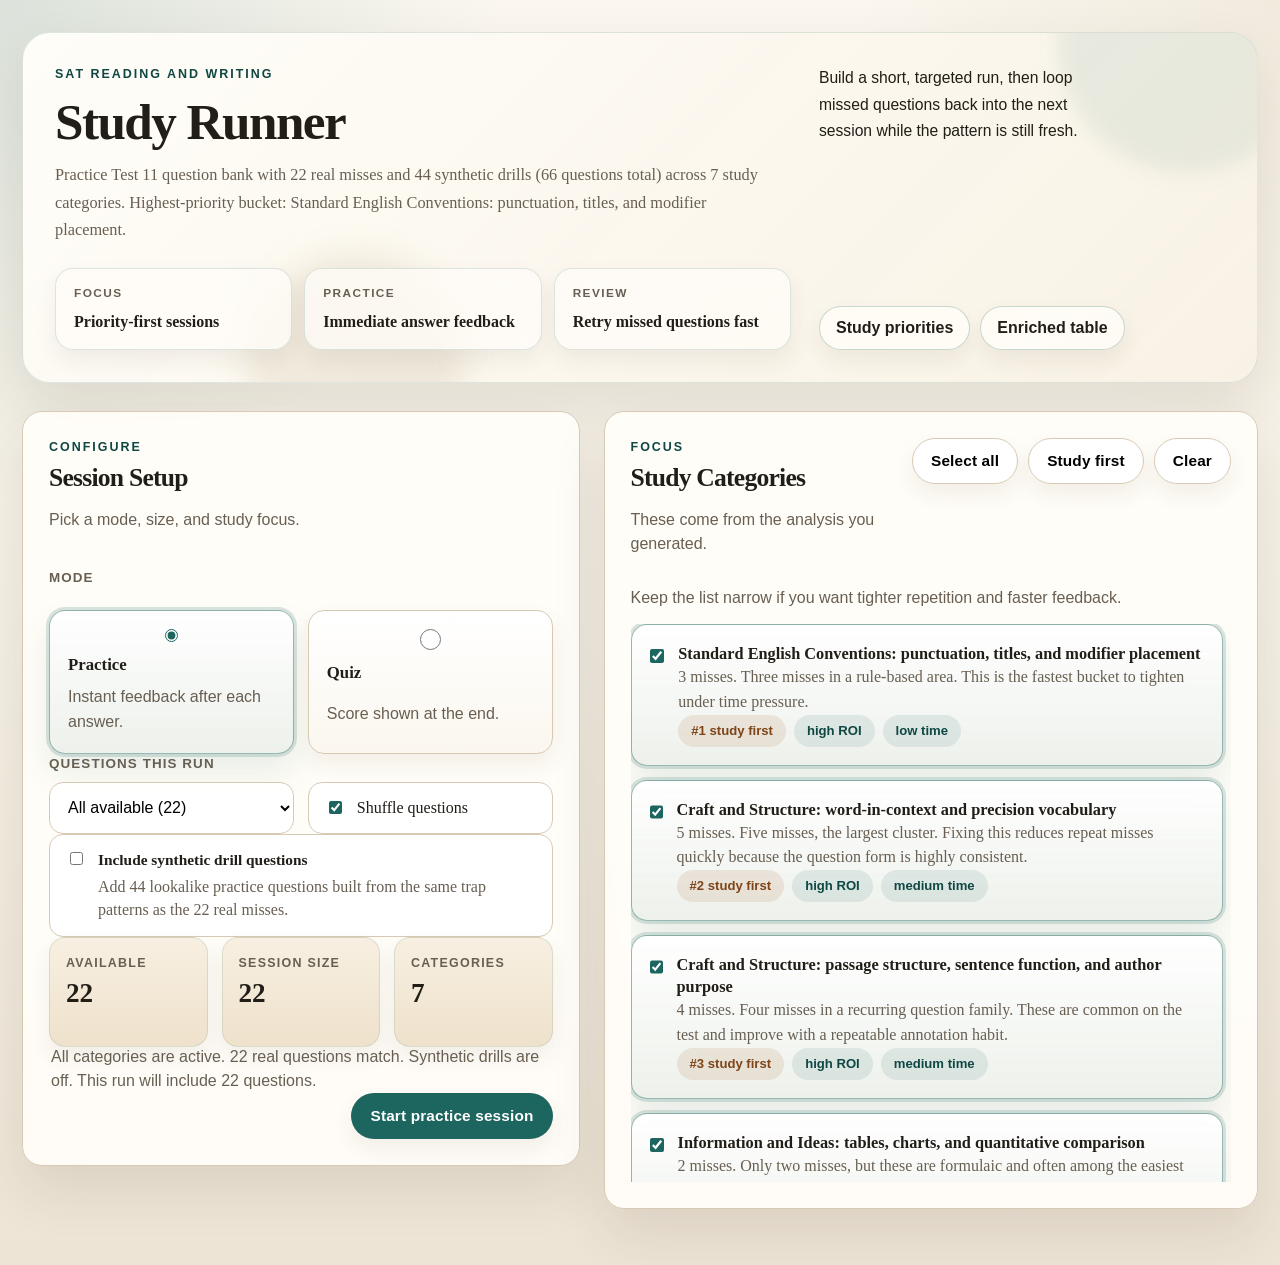
==== commit a1da24f3: "Add synthetic drill questions and source toggles" ====
--- a/index.html
+++ b/index.html
@@ -94,6 +94,14 @@
               </label>
             </div>
 
+            <label class="toggle-field toggle-field-detail">
+              <input id="include-synthetic-toggle" type="checkbox">
+              <span class="toggle-copy">
+                <strong>Include synthetic drill questions</strong>
+                <span>Add 44 lookalike practice questions built from the same trap patterns as the 22 real misses.</span>
+              </span>
+            </label>
+
             <div class="summary-strip">
               <div class="summary-chip">
                 <span class="chip-label">Available</span>
@@ -144,7 +152,10 @@
               <h2 id="question-title">Question</h2>
             </div>
             <div class="scorebox">
-              <span id="mode-badge" class="badge"></span>
+              <div class="badge-stack">
+                <span id="mode-badge" class="badge"></span>
+                <span id="origin-badge" class="badge badge-origin"></span>
+              </div>
               <span id="score-label" class="score-label"></span>
             </div>
           </div>
--- a/styles.css
+++ b/styles.css
@@ -361,6 +361,23 @@
   padding: 0 16px;
 }
 
+.toggle-field-detail {
+  padding: 14px 16px;
+  align-items: flex-start;
+}
+
+.toggle-copy {
+  display: grid;
+  gap: 4px;
+  color: var(--muted);
+  line-height: 1.45;
+}
+
+.toggle-copy strong {
+  color: var(--text);
+  font-size: 0.96rem;
+}
+
 .toggle-field input,
 .mode-card input,
 .category-card input {
@@ -540,6 +557,27 @@
 .badge {
   background: rgba(255, 255, 255, 0.78);
   border-color: rgba(31, 95, 91, 0.14);
+}
+
+.badge-stack {
+  display: flex;
+  flex-wrap: wrap;
+  gap: 8px;
+  justify-content: flex-end;
+}
+
+.badge-real,
+.tag-real {
+  background: rgba(29, 101, 95, 0.12);
+  border-color: rgba(29, 101, 95, 0.22);
+  color: var(--accent-strong);
+}
+
+.badge-synthetic,
+.tag-synthetic {
+  background: rgba(125, 91, 27, 0.14);
+  border-color: rgba(125, 91, 27, 0.24);
+  color: #6e4f18;
 }
 
 .tag.priority-high {
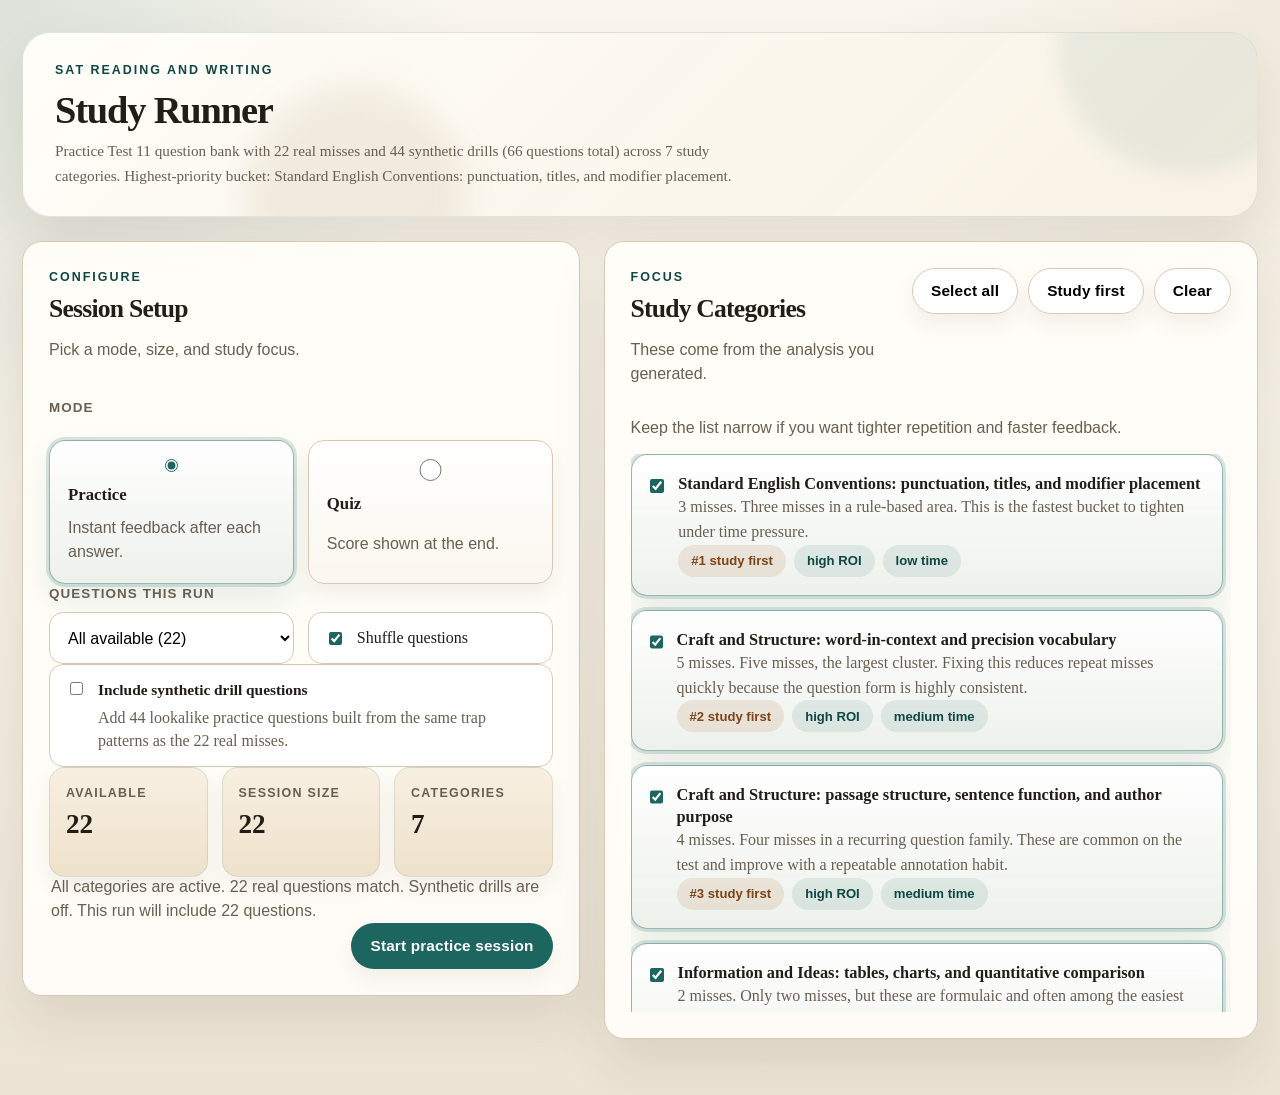
==== commit d92a064f: "Refine question layout and navigation" ====
--- a/index.html
+++ b/index.html
@@ -9,38 +9,9 @@
 <body>
   <div class="page-shell">
     <header class="hero">
-      <div class="hero-body">
-        <div>
-          <p class="eyebrow">SAT Reading and Writing</p>
-          <h1>Study Runner</h1>
-          <p id="bank-summary" class="hero-copy">Loading question bank...</p>
-        </div>
-
-        <div class="hero-highlights" aria-label="Session workflow highlights">
-          <div class="hero-stat">
-            <span class="hero-stat-label">Focus</span>
-            <strong>Priority-first sessions</strong>
-          </div>
-          <div class="hero-stat">
-            <span class="hero-stat-label">Practice</span>
-            <strong>Immediate answer feedback</strong>
-          </div>
-          <div class="hero-stat">
-            <span class="hero-stat-label">Review</span>
-            <strong>Retry missed questions fast</strong>
-          </div>
-        </div>
-      </div>
-
-      <aside class="hero-sidebar">
-        <p class="hero-note">
-          Build a short, targeted run, then loop missed questions back into the next session while the pattern is still fresh.
-        </p>
-        <div class="hero-links">
-          <a class="link-chip" href="./sat-study-priorities.md">Study priorities</a>
-          <a class="link-chip" href="./sat-results.html">Enriched table</a>
-        </div>
-      </aside>
+      <p class="eyebrow">SAT Reading and Writing</p>
+      <h1>Study Runner</h1>
+      <p id="bank-summary" class="hero-copy">Loading question bank...</p>
     </header>
 
     <main class="main-shell">
@@ -166,14 +137,21 @@
 
           <div class="question-body">
             <div id="question-meta" class="meta-row"></div>
-            <pre id="question-text" class="question-text"></pre>
-            <div id="choices" class="choices"></div>
-            <div id="feedback-card" class="feedback-card hidden"></div>
+            <div class="question-split">
+              <pre id="question-text" class="question-text"></pre>
+              <div class="question-right">
+                <div id="choices" class="choices"></div>
+                <div id="feedback-card" class="feedback-card hidden"></div>
+              </div>
+            </div>
           </div>
 
           <div class="actions-row question-actions">
             <button id="quit-session" class="button button-subtle" type="button">Back to setup</button>
-            <button id="primary-action" class="button button-primary" type="button">Check answer</button>
+            <div class="actions-right">
+              <button id="prev-question" class="button button-subtle hidden" type="button">Previous</button>
+              <button id="primary-action" class="button button-primary" type="button">Check answer</button>
+            </div>
           </div>
         </div>
       </section>
--- a/styles.css
+++ b/styles.css
@@ -62,13 +62,10 @@
 .result-label,
 .muted,
 .mode-copy,
-.hero-note,
-.hero-stat-label,
 .badge,
 .tag,
 .score-label,
-.button,
-.link-chip {
+.button {
   font-family: var(--ui-font);
 }
 
@@ -88,11 +85,8 @@
 
 .hero {
   position: relative;
-  display: grid;
-  grid-template-columns: minmax(0, 1.45fr) minmax(280px, 0.8fr);
-  gap: 28px;
-  margin-bottom: 28px;
-  padding: 32px;
+  margin-bottom: 24px;
+  padding: 28px 32px;
   overflow: hidden;
   border: 1px solid rgba(31, 95, 91, 0.14);
   border-radius: var(--radius-lg);
@@ -129,25 +123,6 @@
   filter: blur(16px);
 }
 
-.hero-body,
-.hero-sidebar {
-  position: relative;
-  z-index: 1;
-}
-
-.hero-body {
-  display: grid;
-  gap: 24px;
-  align-content: start;
-}
-
-.hero-sidebar {
-  display: grid;
-  gap: 18px;
-  align-content: space-between;
-  justify-items: start;
-}
-
 .eyebrow,
 .panel-kicker {
   margin: 0 0 10px;
@@ -156,6 +131,8 @@
   letter-spacing: 0.16em;
   text-transform: uppercase;
   color: var(--accent-strong);
+  position: relative;
+  z-index: 1;
 }
 
 .panel-kicker {
@@ -171,7 +148,9 @@
 }
 
 .hero h1 {
-  font-size: clamp(2.5rem, 4vw, 4rem);
+  font-size: clamp(1.8rem, 3vw, 2.4rem);
+  position: relative;
+  z-index: 1;
 }
 
 .panel h2 {
@@ -185,73 +164,11 @@
 
 .hero-copy {
   max-width: 44rem;
-  margin: 12px 0 0;
-  font-size: 1.02rem;
-  line-height: 1.7;
-}
-
-.hero-highlights {
-  display: grid;
-  gap: 12px;
-  grid-template-columns: repeat(3, minmax(0, 1fr));
-}
-
-.hero-stat {
-  display: grid;
-  gap: 8px;
-  padding: 16px 18px;
-  border: 1px solid rgba(31, 95, 91, 0.15);
-  border-radius: 18px;
-  background: rgba(255, 253, 248, 0.74);
-  box-shadow: var(--shadow-sm);
-  backdrop-filter: blur(10px);
-}
-
-.hero-stat strong {
-  font-size: 1rem;
-  line-height: 1.35;
-}
-
-.hero-stat-label {
-  color: var(--muted);
-  font-size: 0.74rem;
-  font-weight: 700;
-  letter-spacing: 0.12em;
-  text-transform: uppercase;
-}
-
-.hero-note {
-  max-width: 30ch;
-  margin: 0;
-  font-size: 0.98rem;
-  line-height: 1.7;
-}
-
-.hero-links {
-  display: flex;
-  gap: 10px;
-  flex-wrap: wrap;
-  justify-content: flex-end;
-}
-
-.link-chip {
-  display: inline-flex;
-  align-items: center;
-  min-height: 44px;
-  padding: 0 16px;
-  border: 1px solid rgba(31, 95, 91, 0.24);
-  border-radius: 999px;
-  background: rgba(255, 253, 248, 0.84);
-  box-shadow: var(--shadow-sm);
-  font-weight: 600;
-  text-decoration: none;
-  transition: transform 0.18s ease, border-color 0.18s ease, background 0.18s ease;
-}
-
-.link-chip:hover {
-  transform: translateY(-1px);
-  border-color: rgba(31, 95, 91, 0.42);
-  background: rgba(255, 253, 248, 0.98);
+  margin: 8px 0 0;
+  font-size: 0.95rem;
+  line-height: 1.6;
+  position: relative;
+  z-index: 1;
 }
 
 .main-shell {
@@ -588,7 +505,7 @@
 .question-panel {
   display: grid;
   gap: 20px;
-  max-width: 980px;
+  max-width: 1200px;
   margin: 0 auto;
   padding: 28px;
 }
@@ -632,6 +549,18 @@
   height: 100%;
   background: linear-gradient(90deg, var(--accent), #2f7d79);
   transition: width 0.18s ease;
+}
+
+.question-split {
+  display: grid;
+  grid-template-columns: 1fr 1fr;
+  gap: 24px;
+  align-items: start;
+}
+
+.question-right {
+  display: grid;
+  gap: 14px;
 }
 
 .question-text {
@@ -643,8 +572,10 @@
   background: linear-gradient(180deg, #fffcf7 0%, #fff 100%);
   box-shadow: inset 0 1px 0 rgba(255, 255, 255, 0.72);
   font-family: inherit;
-  font-size: 1.02rem;
-  line-height: 1.68;
+  font-size: 1.12rem;
+  line-height: 1.75;
+  position: sticky;
+  top: 24px;
 }
 
 .choices {
@@ -664,7 +595,8 @@
 }
 
 .choice span:last-child {
-  line-height: 1.58;
+  font-size: 1.08rem;
+  line-height: 1.6;
 }
 
 .choice.selected {
@@ -733,7 +665,8 @@
 
 .feedback-card p {
   margin: 10px 0 0;
-  line-height: 1.55;
+  font-size: 1.05rem;
+  line-height: 1.6;
 }
 
 .actions-row {
@@ -749,6 +682,12 @@
   margin-top: 4px;
   padding-top: 18px;
   border-top: 1px solid rgba(31, 95, 91, 0.12);
+}
+
+.actions-right {
+  display: flex;
+  gap: 10px;
+  flex-wrap: wrap;
 }
 
 .button {
@@ -896,20 +835,12 @@
 }
 
 @media (max-width: 1080px) {
-  .hero {
+  .question-split {
     grid-template-columns: 1fr;
   }
 
-  .hero-sidebar {
-    justify-items: stretch;
-  }
-
-  .hero-note {
-    max-width: none;
-  }
-
-  .hero-links {
-    justify-content: flex-start;
+  .question-text {
+    position: static;
   }
 }
 
@@ -947,9 +878,6 @@
     grid-template-columns: 1fr;
   }
 
-  .hero-highlights {
-    grid-template-columns: 1fr;
-  }
 }
 
 @media (max-width: 640px) {
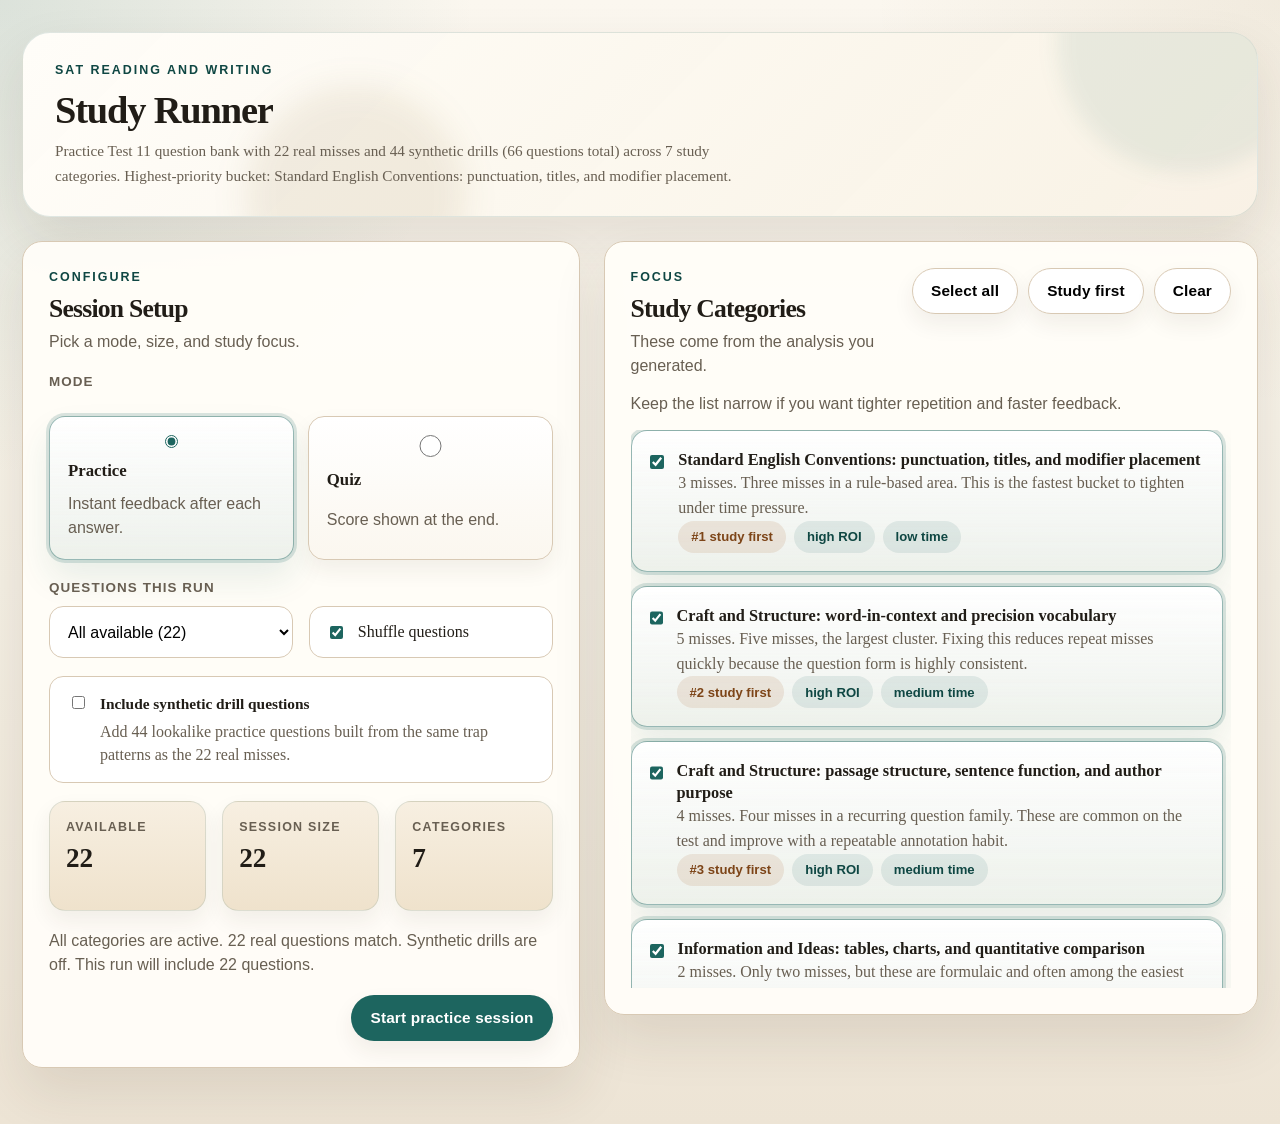
==== commit 027d6e93: "Refine session behavior and layout polish" ====
--- a/index.html
+++ b/index.html
@@ -28,7 +28,7 @@
 
       <section id="setup-view" class="hidden" aria-live="polite">
         <div class="setup-grid">
-          <section class="panel">
+          <section class="panel setup-panel">
             <div class="panel-head">
               <div>
                 <p class="panel-kicker">Configure</p>
--- a/styles.css
+++ b/styles.css
@@ -16,8 +16,12 @@
   --warning: #7d5b1b;
   --shadow-sm: 0 10px 22px rgba(60, 45, 28, 0.07);
   --shadow-md: 0 24px 54px rgba(60, 45, 28, 0.11);
-  --radius: 20px;
-  --radius-lg: 28px;
+  --radius-sm: 14px;
+  --radius: 16px;
+  --radius-md: 18px;
+  --radius-lg: 20px;
+  --radius-xl: 28px;
+  --radius-pill: 999px;
   --ring: 0 0 0 3px rgba(29, 101, 95, 0.16);
   --ui-font: "Avenir Next", "Segoe UI", "Helvetica Neue", sans-serif;
 }
@@ -89,7 +93,7 @@
   padding: 28px 32px;
   overflow: hidden;
   border: 1px solid rgba(31, 95, 91, 0.14);
-  border-radius: var(--radius-lg);
+  border-radius: var(--radius-xl);
   background:
     linear-gradient(135deg, rgba(255, 253, 248, 0.94), rgba(248, 241, 228, 0.92)),
     rgba(255, 253, 248, 0.88);
@@ -101,7 +105,7 @@
 .hero::after {
   content: "";
   position: absolute;
-  border-radius: 999px;
+  border-radius: var(--radius-pill);
   pointer-events: none;
 }
 
@@ -193,10 +197,16 @@
 .panel {
   background: var(--panel-elevated);
   border: 1px solid var(--panel-border);
-  border-radius: var(--radius);
+  border-radius: var(--radius-lg);
   padding: 26px;
   box-shadow: var(--shadow-md);
   animation: rise-in 0.4s ease both;
+}
+
+.setup-panel {
+  display: grid;
+  gap: 18px;
+  align-content: start;
 }
 
 .panel-sticky {
@@ -210,6 +220,14 @@
   gap: 18px;
   align-items: flex-start;
   margin-bottom: 20px;
+}
+
+.setup-panel .panel-head {
+  margin-bottom: 0;
+}
+
+.panel-head .muted {
+  margin: 8px 0 0;
 }
 
 .section-note {
@@ -233,13 +251,16 @@
   gap: 14px;
 }
 
-.form-group {
-  gap: 14px;
-}
-
 .form-row {
   grid-template-columns: repeat(2, minmax(0, 1fr));
   align-items: end;
+}
+
+.setup-panel .form-group,
+.setup-panel .form-row,
+.setup-panel .summary-strip,
+.setup-panel .actions-row {
+  gap: 16px;
 }
 
 .group-label {
@@ -260,7 +281,7 @@
 .stacked-field select,
 .toggle-field {
   min-height: 52px;
-  border-radius: 14px;
+  border-radius: var(--radius-sm);
   border: 1px solid var(--panel-border);
   background: rgba(255, 255, 255, 0.92);
   box-shadow: inset 0 1px 0 rgba(255, 255, 255, 0.75);
@@ -279,7 +300,7 @@
 }
 
 .toggle-field-detail {
-  padding: 14px 16px;
+  padding: 16px 18px;
   align-items: flex-start;
 }
 
@@ -309,7 +330,7 @@
 .category-card,
 .choice {
   border: 1px solid var(--panel-border);
-  border-radius: 16px;
+  border-radius: var(--radius);
   background: #fff;
   transition:
     transform 0.18s ease,
@@ -363,7 +384,7 @@
 .result-card,
 .breakdown-card {
   padding: 16px;
-  border-radius: 16px;
+  border-radius: var(--radius);
   border: 1px solid rgba(31, 95, 91, 0.12);
   background: linear-gradient(180deg, #f7efe1 0%, var(--bg-accent) 100%);
   box-shadow: var(--shadow-sm);
@@ -393,7 +414,7 @@
 }
 
 .summary-caption {
-  margin: -2px 2px 0;
+  margin: 0;
   min-height: 1.5em;
 }
 
@@ -463,7 +484,7 @@
   align-items: center;
   min-height: 32px;
   padding: 0 12px;
-  border-radius: 999px;
+  border-radius: var(--radius-pill);
   border: 1px solid transparent;
   background: rgba(29, 101, 95, 0.1);
   color: var(--accent-strong);
@@ -524,7 +545,7 @@
   padding: 16px 18px;
   justify-items: end;
   border: 1px solid rgba(31, 95, 91, 0.14);
-  border-radius: 18px;
+  border-radius: var(--radius-md);
   background: linear-gradient(180deg, rgba(29, 101, 95, 0.1), rgba(255, 253, 248, 0.94));
   box-shadow: var(--shadow-sm);
 }
@@ -540,7 +561,7 @@
   height: 10px;
   margin: 0;
   overflow: hidden;
-  border-radius: 999px;
+  border-radius: var(--radius-pill);
   background: rgba(29, 101, 95, 0.1);
 }
 
@@ -568,7 +589,7 @@
   padding: 24px;
   white-space: pre-wrap;
   border: 1px solid var(--panel-border);
-  border-radius: 18px;
+  border-radius: var(--radius-md);
   background: linear-gradient(180deg, #fffcf7 0%, #fff 100%);
   box-shadow: inset 0 1px 0 rgba(255, 255, 255, 0.72);
   font-family: inherit;
@@ -643,7 +664,7 @@
   margin: 0;
   padding: 18px 20px;
   border: 1px solid var(--panel-border);
-  border-radius: 18px;
+  border-radius: var(--radius-md);
   background: #fff;
   box-shadow: var(--shadow-sm);
 }
@@ -697,7 +718,7 @@
   min-height: 46px;
   padding: 0 18px;
   border: 1px solid transparent;
-  border-radius: 999px;
+  border-radius: var(--radius-pill);
   cursor: pointer;
   box-shadow: var(--shadow-sm);
   font-size: 0.96rem;
@@ -779,7 +800,7 @@
 .review-item {
   padding: 18px;
   border: 1px solid var(--panel-border);
-  border-radius: 18px;
+  border-radius: var(--radius-md);
   background: #fff;
   box-shadow: var(--shadow-sm);
 }
@@ -805,7 +826,7 @@
   margin: 20px;
   padding: 16px;
   border: 1px solid rgba(162, 64, 54, 0.26);
-  border-radius: 14px;
+  border-radius: var(--radius-sm);
   background: var(--danger-soft);
 }
 
@@ -817,7 +838,7 @@
 .category-list::-webkit-scrollbar-thumb,
 .review-list::-webkit-scrollbar-thumb {
   border: 2px solid transparent;
-  border-radius: 999px;
+  border-radius: var(--radius-pill);
   background: rgba(31, 95, 91, 0.2);
   background-clip: padding-box;
 }
